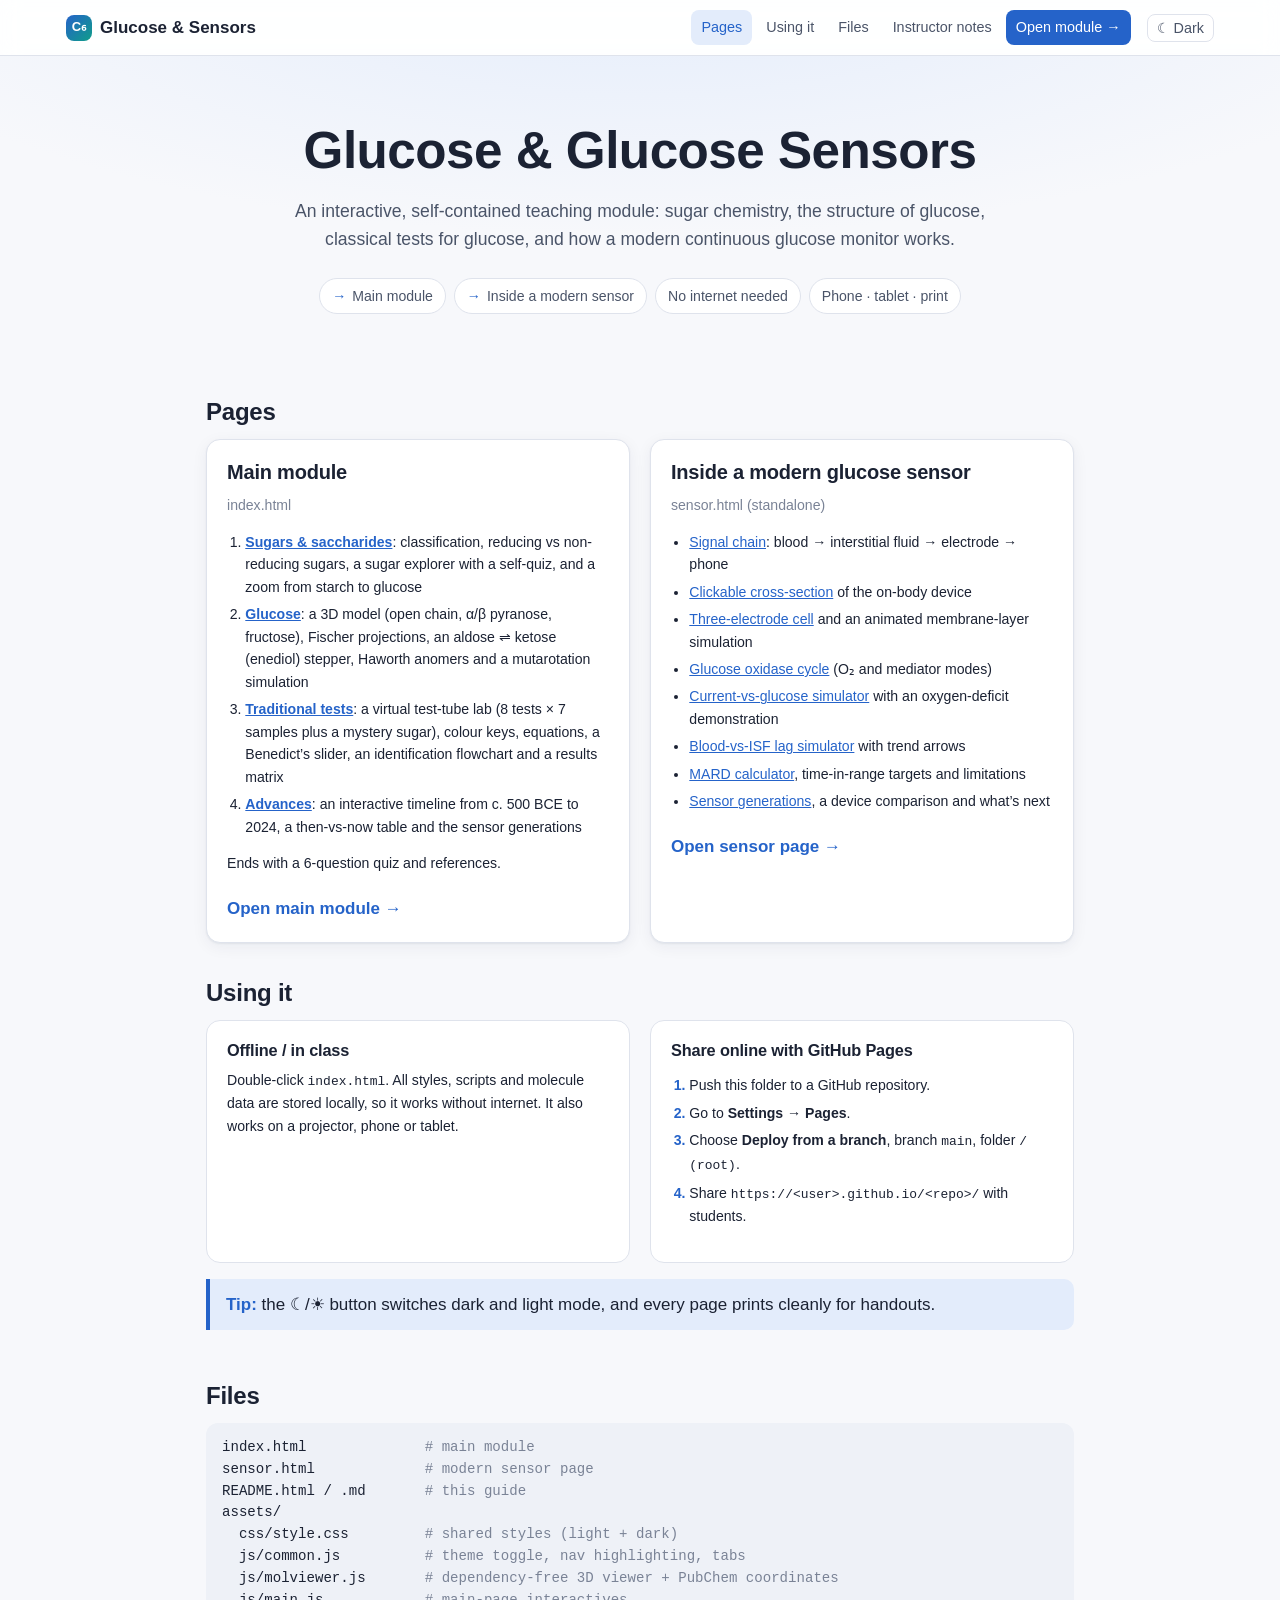
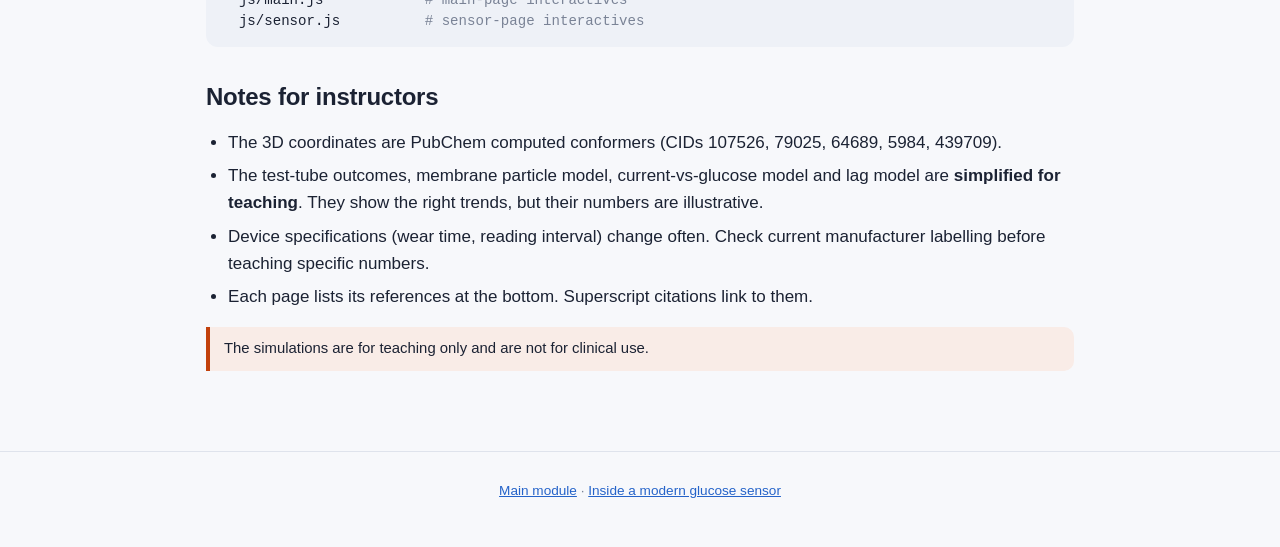
==== README.html @ c2f74e6f "Initial draft" ====
<!doctype html>
<html lang="en">
<head>
<meta charset="utf-8">
<meta name="viewport" content="width=device-width, initial-scale=1">
<title>Module Guide</title>
<meta name="description" content="How to use and host the Glucose & Glucose Sensors teaching module.">
<link rel="stylesheet" href="assets/css/style.css">
<style>
  .doc { max-width: 900px; margin: 0 auto; padding: 8px 16px 24px; }
  .doc section { padding-top: 36px; }
  .doc h2 { font-size: 1.5rem; }
  .doc ul, .doc ol { padding-left: 1.3em; }
  .doc li { margin-bottom: .35em; }
  .page-card h3 { margin-top: 0; }
  .page-card .open { display: inline-block; margin-top: 6px; font-weight: 600; text-decoration: none; }
  pre.tree { background: var(--surface-2); border-radius: 12px; padding: 14px 16px; font-family: var(--mono); font-size: .88rem; overflow-x: auto; line-height: 1.55; margin: 0; }
  pre.tree span { color: var(--ink-3); }
  .steps li::marker { color: var(--accent); font-weight: 700; }
</style>
</head>
<body>

<header class="topbar">
  <div class="inner">
    <a class="brand" href="index.html"><span class="dot">C₆</span> Glucose &amp; Sensors</a>
    <nav class="nav" aria-label="Sections">
      <a href="#pages">Pages</a>
      <a href="#use">Using it</a>
      <a href="#files">Files</a>
      <a href="#notes">Instructor notes</a>
      <a class="cta" href="index.html">Open module →</a>
    </nav>
    <button class="theme-btn" type="button">☾ Dark</button>
  </div>
</header>

<div class="hero">
  <h1>Glucose &amp; Glucose Sensors</h1>
  <p class="lede">An interactive, self-contained teaching module: sugar chemistry, the structure of glucose, classical tests for glucose, and how a modern continuous glucose monitor works.</p>
  <div class="chips">
    <a class="chip" href="index.html"><b>→</b> Main module</a>
    <a class="chip" href="sensor.html"><b>→</b> Inside a modern sensor</a>
    <span class="chip">No internet needed</span>
    <span class="chip">Phone · tablet · print</span>
  </div>
</div>

<main class="doc">

  <section id="pages">
    <h2>Pages</h2>
    <div class="grid g2">
      <div class="card page-card">
        <h3>Main module</h3>
        <p class="small muted">index.html</p>
        <ol class="small">
          <li><a href="index.html#sugars"><b>Sugars &amp; saccharides</b></a>: classification, reducing vs non-reducing sugars, a sugar explorer with a self-quiz, and a zoom from starch to glucose</li>
          <li><a href="index.html#glucose"><b>Glucose</b></a>: a 3D model (open chain, α/β pyranose, fructose), Fischer projections, an aldose ⇌ ketose (enediol) stepper, Haworth anomers and a mutarotation simulation</li>
          <li><a href="index.html#tests"><b>Traditional tests</b></a>: a virtual test-tube lab (8 tests × 7 samples plus a mystery sugar), colour keys, equations, a Benedict’s slider, an identification flowchart and a results matrix</li>
          <li><a href="index.html#advances"><b>Advances</b></a>: an interactive timeline from c. 500 BCE to 2024, a then-vs-now table and the sensor generations</li>
        </ol>
        <p class="small">Ends with a 6-question quiz and references.</p>
        <a class="open" href="index.html">Open main module →</a>
      </div>
      <div class="card page-card">
        <h3>Inside a modern glucose sensor</h3>
        <p class="small muted">sensor.html (standalone)</p>
        <ul class="small">
          <li><a href="sensor.html#overview">Signal chain</a>: blood → interstitial fluid → electrode → phone</li>
          <li><a href="sensor.html#anatomy">Clickable cross-section</a> of the on-body device</li>
          <li><a href="sensor.html#electrode">Three-electrode cell</a> and an animated membrane-layer simulation</li>
          <li><a href="sensor.html#chemistry">Glucose oxidase cycle</a> (O₂ and mediator modes)</li>
          <li><a href="sensor.html#signal">Current-vs-glucose simulator</a> with an oxygen-deficit demonstration</li>
          <li><a href="sensor.html#lag">Blood-vs-ISF lag simulator</a> with trend arrows</li>
          <li><a href="sensor.html#accuracy">MARD calculator</a>, time-in-range targets and limitations</li>
          <li><a href="sensor.html#types">Sensor generations</a>, a device comparison and what’s next</li>
        </ul>
        <a class="open" href="sensor.html">Open sensor page →</a>
      </div>
    </div>
  </section>

  <section id="use">
    <h2>Using it</h2>
    <div class="grid g2">
      <div class="card flat">
        <h4>Offline / in class</h4>
        <p class="small">Double-click <code>index.html</code>. All styles, scripts and molecule data are stored locally, so it works without internet. It also works on a projector, phone or tablet.</p>
      </div>
      <div class="card flat">
        <h4>Share online with GitHub Pages</h4>
        <ol class="small steps">
          <li>Push this folder to a GitHub repository.</li>
          <li>Go to <b>Settings → Pages</b>.</li>
          <li>Choose <b>Deploy from a branch</b>, branch <code>main</code>, folder <code>/ (root)</code>.</li>
          <li>Share <code>https://&lt;user&gt;.github.io/&lt;repo&gt;/</code> with students.</li>
        </ol>
      </div>
    </div>
    <div class="key-idea"><b>Tip:</b> the ☾/☀︎ button switches dark and light mode, and every page prints cleanly for handouts.</div>
  </section>

  <section id="files">
    <h2>Files</h2>
    <pre class="tree">index.html              <span># main module</span>
sensor.html             <span># modern sensor page</span>
README.html / .md       <span># this guide</span>
assets/
  css/style.css         <span># shared styles (light + dark)</span>
  js/common.js          <span># theme toggle, nav highlighting, tabs</span>
  js/molviewer.js       <span># dependency-free 3D viewer + PubChem coordinates</span>
  js/main.js            <span># main-page interactives</span>
  js/sensor.js          <span># sensor-page interactives</span></pre>
  </section>

  <section id="notes">
    <h2>Notes for instructors</h2>
    <ul>
      <li>The 3D coordinates are PubChem computed conformers (CIDs 107526, 79025, 64689, 5984, 439709).</li>
      <li>The test-tube outcomes, membrane particle model, current-vs-glucose model and lag model are <b>simplified for teaching</b>. They show the right trends, but their numbers are illustrative.</li>
      <li>Device specifications (wear time, reading interval) change often. Check current manufacturer labelling before teaching specific numbers.</li>
      <li>Each page lists its references at the bottom. Superscript citations link to them.</li>
    </ul>
    <div class="note">The simulations are for teaching only and are not for clinical use.</div>
  </section>

</main>

<footer>
  <a href="index.html">Main module</a> · <a href="sensor.html">Inside a modern glucose sensor</a>
</footer>

<script src="assets/js/common.js"></script>
</body>
</html>
---- assets/css/style.css ----
/* ==========================================================
   Glucose & Glucose Sensors — shared styles
   ========================================================== */
:root {
  --bg: #f7f8fb;
  --surface: #ffffff;
  --surface-2: #eef1f7;
  --ink: #1b2233;
  --ink-2: #4a5468;
  --ink-3: #7a8396;
  --line: #dfe3ec;
  --accent: #2563c9;
  --accent-soft: #e3ecfb;
  --accent-2: #0f9d8a;
  --warn: #c2410c;
  --good: #15803d;
  --bad: #b91c1c;
  --sugar: #d97706;
  --glc: #2563c9;
  --gal: #ca8a04;
  --fru: #15803d;
  --mol-bg: #0f172a;
  --shadow: 0 1px 2px rgba(20, 30, 60, .06), 0 4px 16px rgba(20, 30, 60, .06);
  --radius: 14px;
  --mono: ui-monospace, "SF Mono", Menlo, Consolas, monospace;
  --sans: -apple-system, BlinkMacSystemFont, "Segoe UI", Inter, Roboto, "Helvetica Neue", Arial, sans-serif;
  color-scheme: light;
}
@media (prefers-color-scheme: dark) {
  :root:not([data-theme="light"]) {
    --bg: #0e1320; --surface: #161d2e; --surface-2: #1e273b; --ink: #e8ecf5; --ink-2: #b4bdd0;
    --ink-3: #8590a6; --line: #2a344b; --accent: #6ea2ff; --accent-soft: #1d2b4a; --accent-2: #34d1bb;
    --warn: #fb923c; --good: #4ade80; --bad: #f87171; --sugar: #fbbf24; --glc: #6ea2ff; --gal: #facc15; --fru: #4ade80;
    --shadow: 0 1px 2px rgba(0,0,0,.3), 0 4px 16px rgba(0,0,0,.25); color-scheme: dark;
  }
}
:root[data-theme="dark"] {
  --bg: #0e1320; --surface: #161d2e; --surface-2: #1e273b; --ink: #e8ecf5; --ink-2: #b4bdd0;
  --ink-3: #8590a6; --line: #2a344b; --accent: #6ea2ff; --accent-soft: #1d2b4a; --accent-2: #34d1bb;
  --warn: #fb923c; --good: #4ade80; --bad: #f87171; --sugar: #fbbf24; --glc: #6ea2ff; --gal: #facc15; --fru: #4ade80;
  --shadow: 0 1px 2px rgba(0,0,0,.3), 0 4px 16px rgba(0,0,0,.25); color-scheme: dark;
}

* { box-sizing: border-box; }
html { scroll-behavior: smooth; scroll-padding-top: 72px; }
body {
  margin: 0; background: var(--bg); color: var(--ink); font-family: var(--sans);
  font-size: 17px; line-height: 1.6; -webkit-font-smoothing: antialiased;
}
img, svg, canvas { max-width: 100%; }
a { color: var(--accent); }
h1, h2, h3, h4 { line-height: 1.2; margin: 0 0 .5em; letter-spacing: -.01em; }
h2 { font-size: clamp(1.6rem, 3vw, 2.2rem); }
h3 { font-size: 1.25rem; margin-top: 1.6em; }
h4 { font-size: 1.02rem; }
p { margin: 0 0 1em; }
sub, sup { line-height: 0; }
code, .mono { font-family: var(--mono); font-size: .92em; }

/* ---------- top bar ---------- */
.topbar {
  position: sticky; top: 0; z-index: 50; background: color-mix(in srgb, var(--surface) 88%, transparent);
  backdrop-filter: blur(10px); border-bottom: 1px solid var(--line);
}
.topbar .inner { max-width: 1180px; margin: 0 auto; display: flex; align-items: center; gap: 16px; padding: 10px 16px; }
.brand { font-weight: 700; color: var(--ink); text-decoration: none; display: flex; align-items: center; gap: 8px; white-space: nowrap; }
.brand .dot { width: 26px; height: 26px; border-radius: 8px; background: linear-gradient(135deg, var(--accent), var(--accent-2)); display: grid; place-items: center; color: #fff; font-size: 13px; }
.nav { display: flex; gap: 4px; overflow-x: auto; scrollbar-width: none; margin-left: auto; }
.nav::-webkit-scrollbar { display: none; }
.nav a { color: var(--ink-2); text-decoration: none; padding: 6px 10px; border-radius: 8px; font-size: .9rem; white-space: nowrap; }
.nav a:hover, .nav a.active { background: var(--accent-soft); color: var(--accent); }
.nav a.cta { background: var(--accent); color: #fff; }
.theme-btn { border: 1px solid var(--line); background: var(--surface); color: var(--ink-2); border-radius: 8px; padding: 5px 9px; cursor: pointer; font-size: .9rem; }

/* ---------- layout ---------- */
.hero { padding: 64px 16px 40px; text-align: center; background:
  radial-gradient(1200px 400px at 50% -100px, var(--accent-soft), transparent 70%); }
.hero h1 { font-size: clamp(2rem, 5vw, 3.2rem); margin-bottom: .3em; }
.hero p.lede { max-width: 720px; margin: 0 auto 1.4em; color: var(--ink-2); font-size: 1.1rem; }
.hero .chips { display: flex; flex-wrap: wrap; justify-content: center; gap: 8px; }
.chip { display: inline-flex; align-items: center; gap: 6px; padding: 6px 12px; border-radius: 999px; background: var(--surface); border: 1px solid var(--line); color: var(--ink-2); font-size: .88rem; text-decoration: none; }
.chip b { color: var(--accent); }

section.module { max-width: 1180px; margin: 0 auto; padding: 56px 16px 24px; }
.section-head { display: flex; gap: 16px; align-items: baseline; margin-bottom: 8px; }
.section-num { font-family: var(--mono); color: var(--accent); font-weight: 700; font-size: .95rem; }
.section-intro { color: var(--ink-2); max-width: 780px; margin-bottom: 28px; font-size: 1.05rem; }

.grid { display: grid; gap: 20px; }
.g2 { grid-template-columns: repeat(2, minmax(0, 1fr)); }
.g3 { grid-template-columns: repeat(3, minmax(0, 1fr)); }
.g4 { grid-template-columns: repeat(4, minmax(0, 1fr)); }
@media (max-width: 900px) { .g3, .g4 { grid-template-columns: repeat(2, minmax(0, 1fr)); } }
@media (max-width: 640px) { .g2, .g3, .g4 { grid-template-columns: 1fr; } body { font-size: 16px; } }

.card { background: var(--surface); border: 1px solid var(--line); border-radius: var(--radius); padding: 20px; box-shadow: var(--shadow); min-width: 0; }
.card h3:first-child, .card h4:first-child { margin-top: 0; }
.card.flat { box-shadow: none; }
.card.tint { background: var(--surface-2); box-shadow: none; }
.muted { color: var(--ink-3); }
.small { font-size: .88rem; }
.center { text-align: center; }

.key-idea { border-left: 4px solid var(--accent); background: var(--accent-soft); padding: 12px 16px; border-radius: 0 10px 10px 0; margin: 16px 0; }
.key-idea b:first-child { color: var(--accent); }
.note { border-left: 4px solid var(--warn); background: color-mix(in srgb, var(--warn) 10%, var(--surface)); padding: 10px 14px; border-radius: 0 10px 10px 0; font-size: .93rem; }

.label-pill { display: inline-block; padding: 2px 9px; border-radius: 999px; font-size: .75rem; font-weight: 600; letter-spacing: .02em; }
.pill-red { background: color-mix(in srgb, var(--good) 15%, transparent); color: var(--good); }
.pill-nonred { background: color-mix(in srgb, var(--bad) 14%, transparent); color: var(--bad); }
.pill-neutral { background: var(--surface-2); color: var(--ink-2); }

/* ---------- controls ---------- */
.btn { border: 1px solid var(--line); background: var(--surface); color: var(--ink); padding: 8px 14px; border-radius: 10px; font: inherit; font-size: .92rem; cursor: pointer; transition: .15s; }
.btn:hover { border-color: var(--accent); color: var(--accent); }
.btn.primary { background: var(--accent); color: #fff; border-color: var(--accent); }
.btn.primary:hover { filter: brightness(1.08); color: #fff; }
.btn[aria-pressed="true"], .btn.on { background: var(--accent); border-color: var(--accent); color: #fff; }
.btn-row { display: flex; flex-wrap: wrap; gap: 8px; }
.seg { display: inline-flex; flex-wrap: wrap; border: 1px solid var(--line); border-radius: 10px; overflow: hidden; background: var(--surface); }
.seg button { border: 0; background: transparent; padding: 7px 12px; font: inherit; font-size: .88rem; color: var(--ink-2); cursor: pointer; border-right: 1px solid var(--line); }
.seg button:last-child { border-right: 0; }
.seg button.on { background: var(--accent); color: #fff; }
select, input[type="number"] { font: inherit; font-size: .92rem; padding: 7px 10px; border-radius: 10px; border: 1px solid var(--line); background: var(--surface); color: var(--ink); }
input[type="range"] { width: 100%; accent-color: var(--accent); }
label.ctl { display: flex; flex-direction: column; gap: 4px; font-size: .85rem; color: var(--ink-2); font-weight: 600; }
.toggle { display: inline-flex; align-items: center; gap: 6px; font-size: .88rem; color: var(--ink-2); cursor: pointer; user-select: none; }
.toggle input { accent-color: var(--accent); width: 16px; height: 16px; }

/* ---------- tables ---------- */
.table-wrap { overflow-x: auto; border: 1px solid var(--line); border-radius: 12px; }
table { border-collapse: collapse; width: 100%; font-size: .9rem; background: var(--surface); }
th, td { padding: 9px 12px; border-bottom: 1px solid var(--line); text-align: left; vertical-align: top; }
th { background: var(--surface-2); font-weight: 600; color: var(--ink-2); white-space: nowrap; }
tr:last-child td { border-bottom: 0; }
td.pos { color: var(--good); font-weight: 700; text-align: center; }
td.neg { color: var(--ink-3); text-align: center; }

/* ---------- equations ---------- */
.eq { font-family: "Cambria Math", "STIX Two Math", Georgia, serif; background: var(--surface-2); border-radius: 10px; padding: 10px 14px; margin: 10px 0; font-size: 1.02rem; overflow-x: auto; }
.eq .arrow { color: var(--accent); padding: 0 .35em; font-family: var(--sans); }
.eq .cat { font-size: .78em; color: var(--ink-3); vertical-align: super; }
.eq-label { font-size: .78rem; text-transform: uppercase; letter-spacing: .06em; color: var(--ink-3); font-weight: 700; margin-top: 12px; }

/* ---------- citations ---------- */
sup.cite a { text-decoration: none; font-size: .72em; color: var(--accent); font-weight: 600; padding: 0 1px; }
.refs { font-size: .88rem; color: var(--ink-2); padding-left: 1.6em; }
.refs li { margin-bottom: .55em; }
.refs li:target { background: var(--accent-soft); border-radius: 6px; }

/* ---------- sugar explorer ---------- */
.sugar-grid { display: grid; grid-template-columns: repeat(auto-fill, minmax(190px, 1fr)); gap: 14px; }
.sugar-card { background: var(--surface); border: 1px solid var(--line); border-radius: 12px; padding: 14px; cursor: pointer; transition: transform .15s, box-shadow .15s, opacity .2s; position: relative; text-align: left; font: inherit; color: inherit; }
.sugar-card:hover { transform: translateY(-2px); box-shadow: var(--shadow); }
.sugar-card.dim { opacity: .22; transform: scale(.97); }
.sugar-card .name { font-weight: 700; }
.sugar-card .sub { font-size: .8rem; color: var(--ink-3); }
.sugar-card svg { display: block; margin: 8px 0; height: 54px; width: 100%; }
.sugar-card .tags { display: flex; gap: 4px; flex-wrap: wrap; }
.sugar-card.selected { outline: 2px solid var(--accent); }
.sugar-card.right { outline: 2px solid var(--good); }
.sugar-card.wrong { outline: 2px solid var(--bad); }
.sugar-detail { min-height: 120px; }

/* ---------- molecule viewer ---------- */
.mol-wrap { position: relative; background: radial-gradient(circle at 50% 40%, #1e293b, var(--mol-bg)); border-radius: var(--radius); overflow: hidden; aspect-ratio: 4/3; min-height: 280px; touch-action: none; }
.mol-wrap canvas { width: 100%; height: 100%; display: block; cursor: grab; }
.mol-wrap canvas:active { cursor: grabbing; }
.mol-hint { position: absolute; left: 12px; bottom: 10px; color: #94a3b8; font-size: .78rem; pointer-events: none; }
.mol-title { position: absolute; left: 14px; top: 12px; color: #e2e8f0; font-weight: 700; pointer-events: none; }
.mol-title span { display: block; font-weight: 400; color: #94a3b8; font-size: .82rem; }
.legend { display: flex; gap: 12px; flex-wrap: wrap; font-size: .8rem; color: var(--ink-2); }
.legend i { display: inline-block; width: 11px; height: 11px; border-radius: 50%; margin-right: 4px; vertical-align: -1px; }

/* ---------- test tube lab ---------- */
.lab { display: grid; grid-template-columns: 300px 1fr; gap: 20px; }
@media (max-width: 860px) { .lab { grid-template-columns: 1fr; } }
.bench { display: flex; align-items: flex-end; justify-content: center; gap: 28px; min-height: 330px; background: linear-gradient(var(--surface-2), var(--surface)); border-radius: 12px; padding: 16px; position: relative; }
.tube-svg { width: 92px; height: 300px; overflow: visible; }
.tube-label { text-align: center; font-size: .8rem; color: var(--ink-2); margin-top: 4px; }
.result-box { margin-top: 12px; padding: 12px 14px; border-radius: 10px; background: var(--surface-2); font-size: .93rem; min-height: 64px; }
.result-box .verdict { font-weight: 700; }
.result-box .verdict.pos { color: var(--good); }
.result-box .verdict.neg { color: var(--ink-3); }
.swatch-row { display: flex; gap: 6px; flex-wrap: wrap; margin: 8px 0; }
.swatch { flex: 1 1 60px; text-align: center; font-size: .72rem; color: var(--ink-2); }
.swatch i { display: block; height: 30px; border-radius: 8px; margin-bottom: 3px; border: 1px solid rgba(0,0,0,.08); }
.tabs { display: flex; gap: 6px; flex-wrap: wrap; margin-bottom: 14px; }
.tabs button { border: 1px solid var(--line); background: var(--surface); color: var(--ink-2); padding: 7px 12px; border-radius: 999px; cursor: pointer; font: inherit; font-size: .86rem; }
.tabs button.on { background: var(--accent); color: #fff; border-color: var(--accent); }
.tab-panel[hidden] { display: none; }

/* ---------- timeline ---------- */
.timeline { position: relative; padding: 8px 0; }
.tl-track { display: flex; gap: 0; overflow-x: auto; padding: 30px 8px 12px; scroll-snap-type: x proximity; position: relative; }
.tl-item::before { content: ""; position: absolute; left: 0; right: 0; top: 7.5px; height: 3px; background: var(--era, var(--accent)); opacity: .55; }
.tl-item { flex: 0 0 auto; width: 104px; text-align: center; cursor: pointer; scroll-snap-align: center; position: relative; background: none; border: 0; font: inherit; color: inherit; padding: 0 4px; }
.tl-item .yr { font-family: var(--mono); font-size: .78rem; color: var(--ink-3); position: absolute; top: -26px; left: 0; right: 0; }
.tl-item .dot { position: relative; z-index: 1; width: 18px; height: 18px; border-radius: 50%; background: var(--surface); border: 3px solid var(--era, var(--accent)); margin: 0 auto 8px; transition: .15s; }
.tl-item .lbl { font-size: .78rem; color: var(--ink-2); line-height: 1.25; display: block; }
.tl-item.on .dot, .tl-item:hover .dot { background: var(--era, var(--accent)); transform: scale(1.25); }
.tl-item.on .lbl { color: var(--ink); font-weight: 600; }
.tl-detail { display: grid; grid-template-columns: 140px 1fr; gap: 18px; align-items: center; }
@media (max-width: 640px) { .tl-detail { grid-template-columns: 1fr; } }
.tl-detail svg { width: 140px; height: 110px; }
.era-legend { display: flex; flex-wrap: wrap; gap: 14px; font-size: .8rem; color: var(--ink-2); margin-bottom: 4px; }
.era-legend i { display: inline-block; width: 12px; height: 12px; border-radius: 3px; margin-right: 5px; vertical-align: -1px; }

/* ---------- sensor CTA ---------- */
.cta-card { display: grid; grid-template-columns: 1.2fr 1fr; gap: 24px; align-items: center; background: linear-gradient(135deg, var(--accent), #1e3a8a); color: #fff; border-radius: 18px; padding: 28px; text-decoration: none; box-shadow: var(--shadow); transition: transform .2s; }
.cta-card:hover { transform: translateY(-3px); }
.cta-card h3 { margin-top: 0; font-size: 1.6rem; }
.cta-card p { color: #dbe6ff; }
.cta-card .go { display: inline-block; background: #fff; color: #1e3a8a; padding: 9px 16px; border-radius: 10px; font-weight: 700; }
@media (max-width: 760px) { .cta-card { grid-template-columns: 1fr; } }

/* ---------- quiz ---------- */
.quiz-q { font-weight: 600; margin-bottom: 8px; }
.quiz-opts { display: flex; flex-direction: column; gap: 6px; }
.quiz-opts button { text-align: left; border: 1px solid var(--line); background: var(--surface); color: var(--ink); border-radius: 10px; padding: 8px 12px; cursor: pointer; font: inherit; font-size: .92rem; }
.quiz-opts button.correct { border-color: var(--good); background: color-mix(in srgb, var(--good) 12%, var(--surface)); }
.quiz-opts button.incorrect { border-color: var(--bad); background: color-mix(in srgb, var(--bad) 10%, var(--surface)); }
.quiz-fb { font-size: .88rem; margin-top: 8px; min-height: 1.4em; color: var(--ink-2); }

/* ---------- diagrams ---------- */
.diagram { width: 100%; height: auto; display: block; }
.diagram text { font-family: var(--sans); fill: var(--ink); }
.diagram .t2 { fill: var(--ink-2); }
.diagram .t3 { fill: var(--ink-3); }
.diagram .ln { stroke: var(--ink); fill: none; }
.diagram .ln2 { stroke: var(--ink-3); fill: none; }
.diagram .acc { fill: var(--accent); }
.diagram .acc-s { stroke: var(--accent); }
.hotspot { cursor: pointer; transition: opacity .15s; }
.hotspot:hover, .hotspot.on { filter: drop-shadow(0 0 6px var(--accent)); }
.info-panel { min-height: 140px; }
.info-panel h4 { color: var(--accent); }

.chart { width: 100%; height: auto; display: block; }
.chart text { font-family: var(--sans); font-size: 12px; fill: var(--ink-2); }
.chart .axis { stroke: var(--ink-3); }
.chart .grid-l { stroke: var(--line); }

.readout { display: flex; gap: 14px; flex-wrap: wrap; }
.readout .r { background: var(--surface-2); border-radius: 10px; padding: 8px 14px; min-width: 120px; }
.readout .r b { display: block; font-size: 1.35rem; font-family: var(--mono); color: var(--ink); }
.readout .r span { font-size: .75rem; color: var(--ink-3); text-transform: uppercase; letter-spacing: .05em; }

footer { border-top: 1px solid var(--line); margin-top: 56px; padding: 28px 16px 48px; text-align: center; color: var(--ink-3); font-size: .85rem; }

@media (prefers-reduced-motion: reduce) { * { animation: none !important; transition: none !important; scroll-behavior: auto !important; } }
@media print {
  .topbar, .theme-btn { display: none; }
  .card { box-shadow: none; break-inside: avoid; }
  body { background: #fff; }
}

/* ---------- tube animation ---------- */
.tube-svg .liq, .tube-svg .lower { transition: fill 1.5s ease, opacity 1.5s ease; }
.tube-svg .ring, .tube-svg .mirror { transition: opacity 1.8s ease; }
.tube-svg .ppt { transition: transform 1.6s ease, opacity 1.2s ease, fill 1.5s; transform-box: fill-box; transform-origin: 50% 100%; }
.tube-svg .flame { opacity: 0; transition: opacity .3s; }
.tube-svg.heating .flame { opacity: 1; }
.tube-svg .bubbles circle { fill: rgba(255,255,255,.75); opacity: 0; }
.tube-svg.heating .bubbles circle { animation: rise 1.1s infinite ease-in; }
@keyframes rise { 0% { opacity: 0; transform: translateY(0); } 20% { opacity: .9; } 100% { opacity: 0; transform: translateY(-120px); } }
.tube-svg.dropping .drop { animation: drop .6s ease-in forwards; }
@keyframes drop { 0% { opacity: 1; transform: translateY(0); } 90% { opacity: 1; } 100% { opacity: 0; transform: translateY(125px); } }
.tube-svg .drop { fill: #94a3b8; }

@media (max-width: 860px) {
  #sugarLayout, #molLayout, #enediolLayout, .split { grid-template-columns: 1fr !important; }
}

/* ---------- sensor generation flow chips ---------- */
.flowchips { display: flex; flex-wrap: wrap; align-items: center; gap: 6px; margin: 10px 0 12px; }
.fchip { border: 2px solid var(--c); background: color-mix(in srgb, var(--c) 14%, var(--surface)); padding: 6px 12px; border-radius: 10px; font-size: .88rem; font-weight: 600; }
.flowchips .arr { color: var(--ink-3); font-weight: 700; }
.theme-btn { white-space: nowrap; }
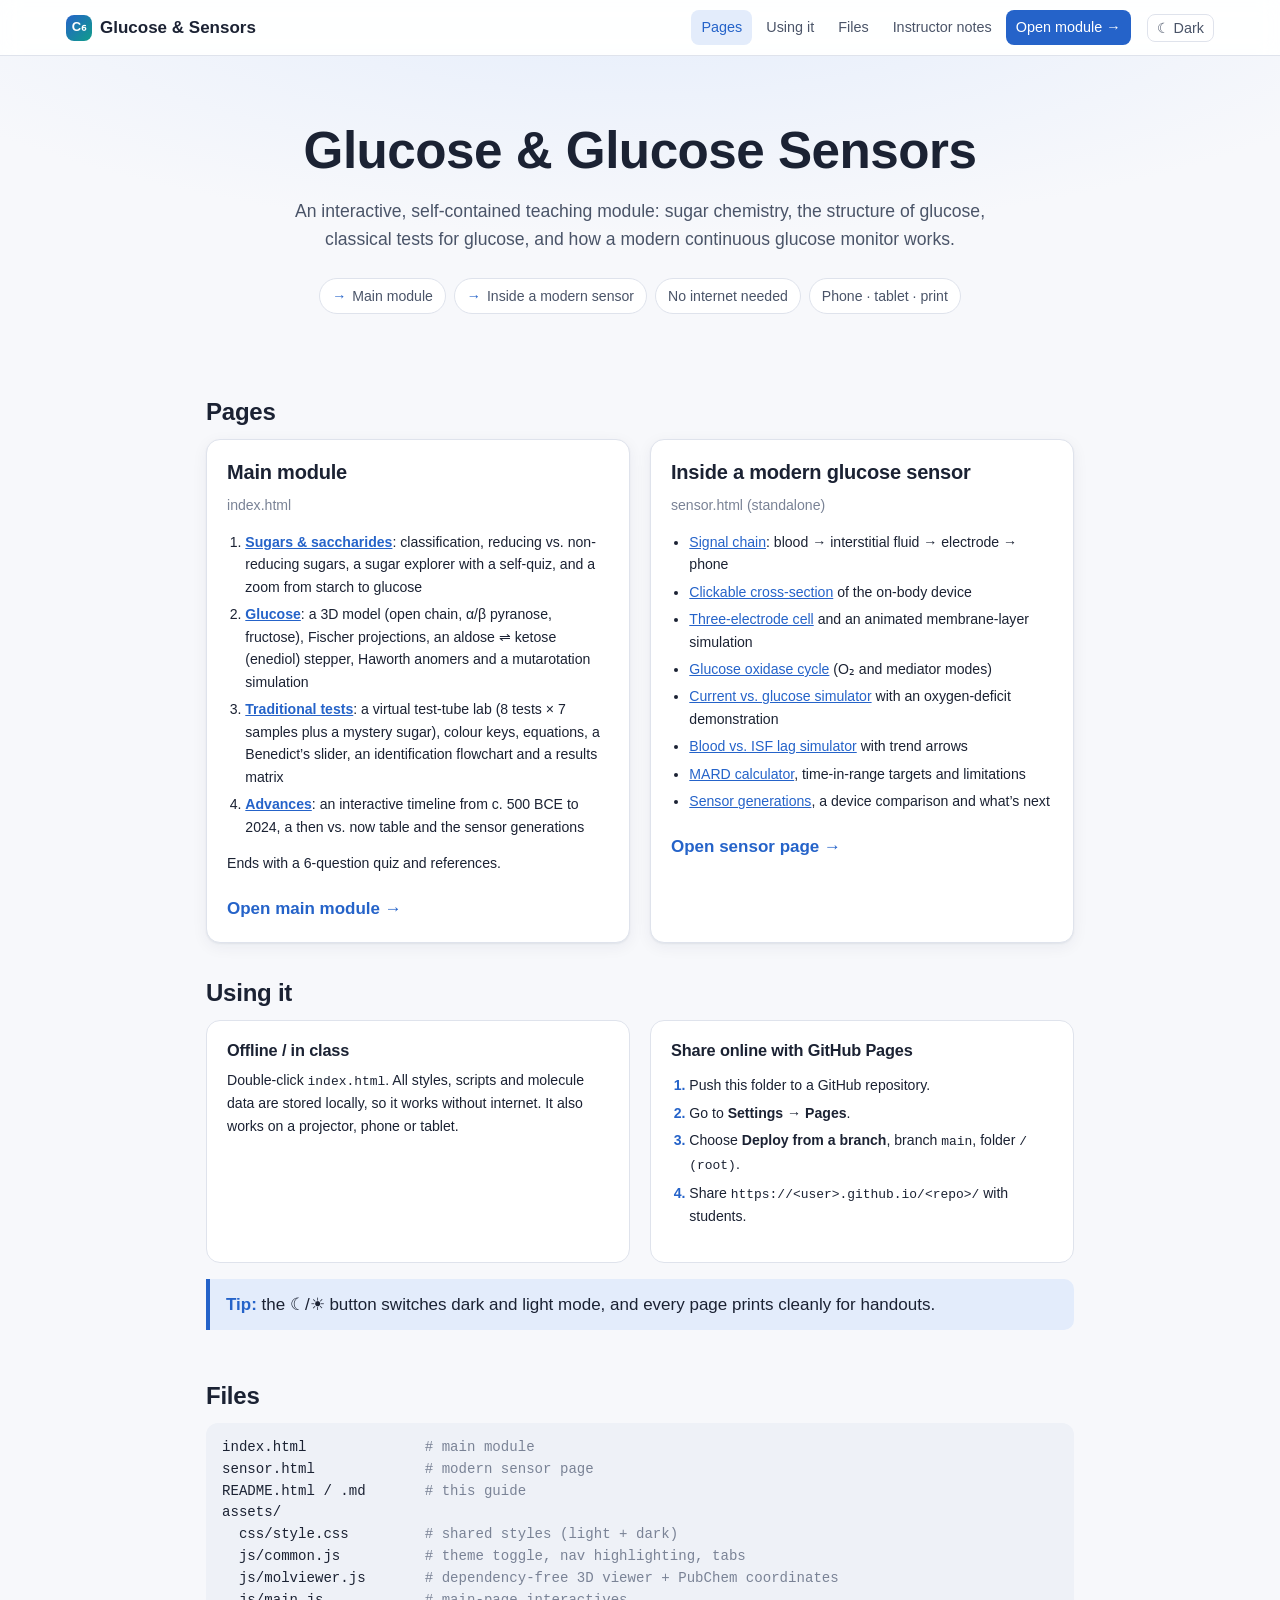
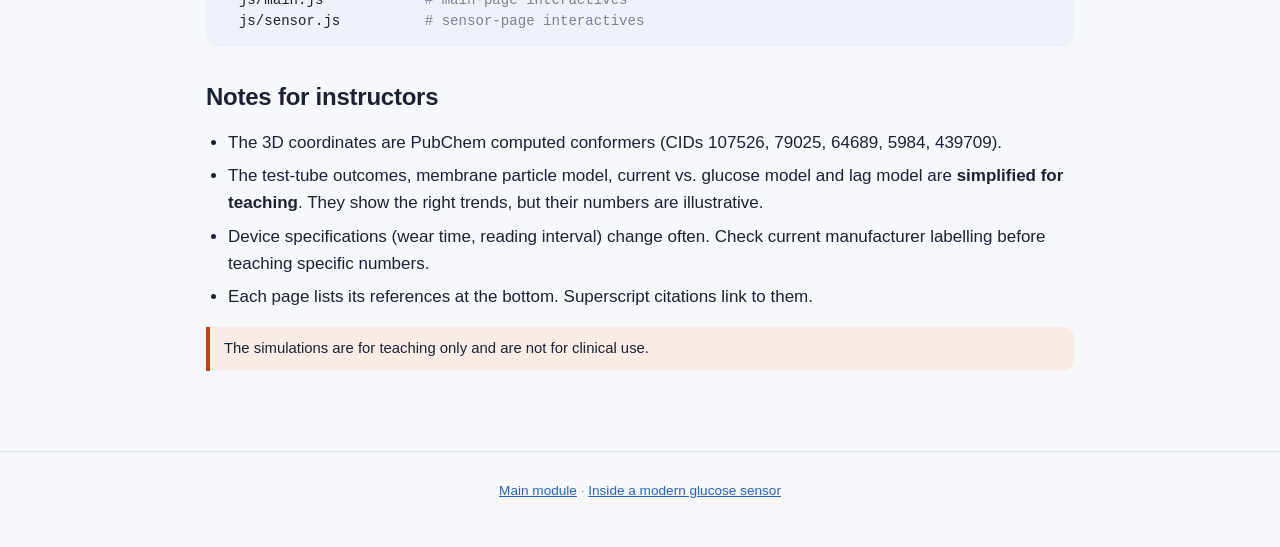
==== commit 7a701baf: "Write "vs" as "vs." throughout Co-Authored-By: Claude Opus 5.5 <noreply@anthropic.com>" ====
--- a/README.html
+++ b/README.html
@@ -5,7 +5,7 @@
 <meta name="viewport" content="width=device-width, initial-scale=1">
 <title>Module Guide</title>
 <meta name="description" content="How to use and host the Glucose & Glucose Sensors teaching module.">
-<link rel="stylesheet" href="assets/css/style.css">
+<link rel="stylesheet" href="assets/css/style.css?v=4">
 <style>
   .doc { max-width: 900px; margin: 0 auto; padding: 8px 16px 24px; }
   .doc section { padding-top: 36px; }
@@ -55,10 +55,10 @@
         <h3>Main module</h3>
         <p class="small muted">index.html</p>
         <ol class="small">
-          <li><a href="index.html#sugars"><b>Sugars &amp; saccharides</b></a>: classification, reducing vs non-reducing sugars, a sugar explorer with a self-quiz, and a zoom from starch to glucose</li>
+          <li><a href="index.html#sugars"><b>Sugars &amp; saccharides</b></a>: classification, reducing vs. non-reducing sugars, a sugar explorer with a self-quiz, and a zoom from starch to glucose</li>
           <li><a href="index.html#glucose"><b>Glucose</b></a>: a 3D model (open chain, α/β pyranose, fructose), Fischer projections, an aldose ⇌ ketose (enediol) stepper, Haworth anomers and a mutarotation simulation</li>
           <li><a href="index.html#tests"><b>Traditional tests</b></a>: a virtual test-tube lab (8 tests × 7 samples plus a mystery sugar), colour keys, equations, a Benedict’s slider, an identification flowchart and a results matrix</li>
-          <li><a href="index.html#advances"><b>Advances</b></a>: an interactive timeline from c. 500 BCE to 2024, a then-vs-now table and the sensor generations</li>
+          <li><a href="index.html#advances"><b>Advances</b></a>: an interactive timeline from c. 500 BCE to 2024, a then vs. now table and the sensor generations</li>
         </ol>
         <p class="small">Ends with a 6-question quiz and references.</p>
         <a class="open" href="index.html">Open main module →</a>
@@ -71,8 +71,8 @@
           <li><a href="sensor.html#anatomy">Clickable cross-section</a> of the on-body device</li>
           <li><a href="sensor.html#electrode">Three-electrode cell</a> and an animated membrane-layer simulation</li>
           <li><a href="sensor.html#chemistry">Glucose oxidase cycle</a> (O₂ and mediator modes)</li>
-          <li><a href="sensor.html#signal">Current-vs-glucose simulator</a> with an oxygen-deficit demonstration</li>
-          <li><a href="sensor.html#lag">Blood-vs-ISF lag simulator</a> with trend arrows</li>
+          <li><a href="sensor.html#signal">Current vs. glucose simulator</a> with an oxygen-deficit demonstration</li>
+          <li><a href="sensor.html#lag">Blood vs. ISF lag simulator</a> with trend arrows</li>
           <li><a href="sensor.html#accuracy">MARD calculator</a>, time-in-range targets and limitations</li>
           <li><a href="sensor.html#types">Sensor generations</a>, a device comparison and what’s next</li>
         </ul>
@@ -118,7 +118,7 @@
     <h2>Notes for instructors</h2>
     <ul>
       <li>The 3D coordinates are PubChem computed conformers (CIDs 107526, 79025, 64689, 5984, 439709).</li>
-      <li>The test-tube outcomes, membrane particle model, current-vs-glucose model and lag model are <b>simplified for teaching</b>. They show the right trends, but their numbers are illustrative.</li>
+      <li>The test-tube outcomes, membrane particle model, current vs. glucose model and lag model are <b>simplified for teaching</b>. They show the right trends, but their numbers are illustrative.</li>
       <li>Device specifications (wear time, reading interval) change often. Check current manufacturer labelling before teaching specific numbers.</li>
       <li>Each page lists its references at the bottom. Superscript citations link to them.</li>
     </ul>
@@ -131,6 +131,6 @@
   <a href="index.html">Main module</a> · <a href="sensor.html">Inside a modern glucose sensor</a>
 </footer>
 
-<script src="assets/js/common.js"></script>
+<script src="assets/js/common.js?v=2"></script>
 </body>
 </html>
--- a/assets/css/style.css
+++ b/assets/css/style.css
@@ -91,7 +91,7 @@
 .g3 { grid-template-columns: repeat(3, minmax(0, 1fr)); }
 .g4 { grid-template-columns: repeat(4, minmax(0, 1fr)); }
 @media (max-width: 900px) { .g3, .g4 { grid-template-columns: repeat(2, minmax(0, 1fr)); } }
-@media (max-width: 640px) { .g2, .g3, .g4 { grid-template-columns: 1fr; } body { font-size: 16px; } }
+@media (max-width: 640px) { .g2, .g3, .g4 { grid-template-columns: minmax(0, 1fr); } body { font-size: 16px; } }
 
 .card { background: var(--surface); border: 1px solid var(--line); border-radius: var(--radius); padding: 20px; box-shadow: var(--shadow); min-width: 0; }
 .card h3:first-child, .card h4:first-child { margin-top: 0; }
@@ -121,7 +121,7 @@
 .seg button { border: 0; background: transparent; padding: 7px 12px; font: inherit; font-size: .88rem; color: var(--ink-2); cursor: pointer; border-right: 1px solid var(--line); }
 .seg button:last-child { border-right: 0; }
 .seg button.on { background: var(--accent); color: #fff; }
-select, input[type="number"] { font: inherit; font-size: .92rem; padding: 7px 10px; border-radius: 10px; border: 1px solid var(--line); background: var(--surface); color: var(--ink); }
+select, input[type="number"] { max-width: 100%; font: inherit; font-size: .92rem; padding: 7px 10px; border-radius: 10px; border: 1px solid var(--line); background: var(--surface); color: var(--ink); }
 input[type="range"] { width: 100%; accent-color: var(--accent); }
 label.ctl { display: flex; flex-direction: column; gap: 4px; font-size: .85rem; color: var(--ink-2); font-weight: 600; }
 .toggle { display: inline-flex; align-items: center; gap: 6px; font-size: .88rem; color: var(--ink-2); cursor: pointer; user-select: none; }
@@ -174,7 +174,7 @@
 
 /* ---------- test tube lab ---------- */
 .lab { display: grid; grid-template-columns: 300px 1fr; gap: 20px; }
-@media (max-width: 860px) { .lab { grid-template-columns: 1fr; } }
+@media (max-width: 860px) { .lab { grid-template-columns: minmax(0, 1fr); } }
 .bench { display: flex; align-items: flex-end; justify-content: center; gap: 28px; min-height: 330px; background: linear-gradient(var(--surface-2), var(--surface)); border-radius: 12px; padding: 16px; position: relative; }
 .tube-svg { width: 92px; height: 300px; overflow: visible; }
 .tube-label { text-align: center; font-size: .8rem; color: var(--ink-2); margin-top: 4px; }
@@ -201,7 +201,7 @@
 .tl-item.on .dot, .tl-item:hover .dot { background: var(--era, var(--accent)); transform: scale(1.25); }
 .tl-item.on .lbl { color: var(--ink); font-weight: 600; }
 .tl-detail { display: grid; grid-template-columns: 140px 1fr; gap: 18px; align-items: center; }
-@media (max-width: 640px) { .tl-detail { grid-template-columns: 1fr; } }
+@media (max-width: 640px) { .tl-detail { grid-template-columns: minmax(0, 1fr); } }
 .tl-detail svg { width: 140px; height: 110px; }
 .era-legend { display: flex; flex-wrap: wrap; gap: 14px; font-size: .8rem; color: var(--ink-2); margin-bottom: 4px; }
 .era-legend i { display: inline-block; width: 12px; height: 12px; border-radius: 3px; margin-right: 5px; vertical-align: -1px; }
@@ -212,7 +212,7 @@
 .cta-card h3 { margin-top: 0; font-size: 1.6rem; }
 .cta-card p { color: #dbe6ff; }
 .cta-card .go { display: inline-block; background: #fff; color: #1e3a8a; padding: 9px 16px; border-radius: 10px; font-weight: 700; }
-@media (max-width: 760px) { .cta-card { grid-template-columns: 1fr; } }
+@media (max-width: 760px) { .cta-card { grid-template-columns: minmax(0, 1fr); } }
 
 /* ---------- quiz ---------- */
 .quiz-q { font-weight: 600; margin-bottom: 8px; }
@@ -269,11 +269,24 @@
 .tube-svg .drop { fill: #94a3b8; }
 
 @media (max-width: 860px) {
-  #sugarLayout, #molLayout, #enediolLayout, .split { grid-template-columns: 1fr !important; }
-}
+  #sugarLayout, #molLayout, #enediolLayout, .split { grid-template-columns: minmax(0, 1fr) !important; }
+}
+@media (max-width: 480px) { .mol-wrap { aspect-ratio: 1 / 1; min-height: 0; } }
 
 /* ---------- sensor generation flow chips ---------- */
 .flowchips { display: flex; flex-wrap: wrap; align-items: center; gap: 6px; margin: 10px 0 12px; }
 .fchip { border: 2px solid var(--c); background: color-mix(in srgb, var(--c) 14%, var(--surface)); padding: 6px 12px; border-radius: 10px; font-size: .88rem; font-weight: 600; }
 .flowchips .arr { color: var(--ink-3); font-weight: 700; }
 .theme-btn { white-space: nowrap; }
+
+/* ---------- glossary ---------- */
+.gloss-tools { display: flex; align-items: center; gap: 12px; flex-wrap: wrap; margin-bottom: 14px; }
+.gloss-search { font: inherit; font-size: .95rem; padding: 9px 14px; border-radius: 10px; border: 1px solid var(--line); background: var(--surface); color: var(--ink); width: min(360px, 100%); }
+.gloss-search:focus { outline: 2px solid var(--accent); outline-offset: 1px; }
+.gloss { display: grid; grid-template-columns: repeat(2, minmax(0, 1fr)); gap: 10px 18px; margin: 0; }
+.gloss > div { background: var(--surface); border: 1px solid var(--line); border-radius: 10px; padding: 10px 14px; break-inside: avoid; }
+.gloss > div[hidden] { display: none; }
+.gloss dt { font-weight: 700; color: var(--accent); font-size: .95rem; }
+.gloss dd { margin: 2px 0 0; font-size: .88rem; color: var(--ink-2); line-height: 1.5; }
+@media (max-width: 640px) { .gloss { grid-template-columns: minmax(0, 1fr); } }
+@media print { .gloss-tools { display: none; } }
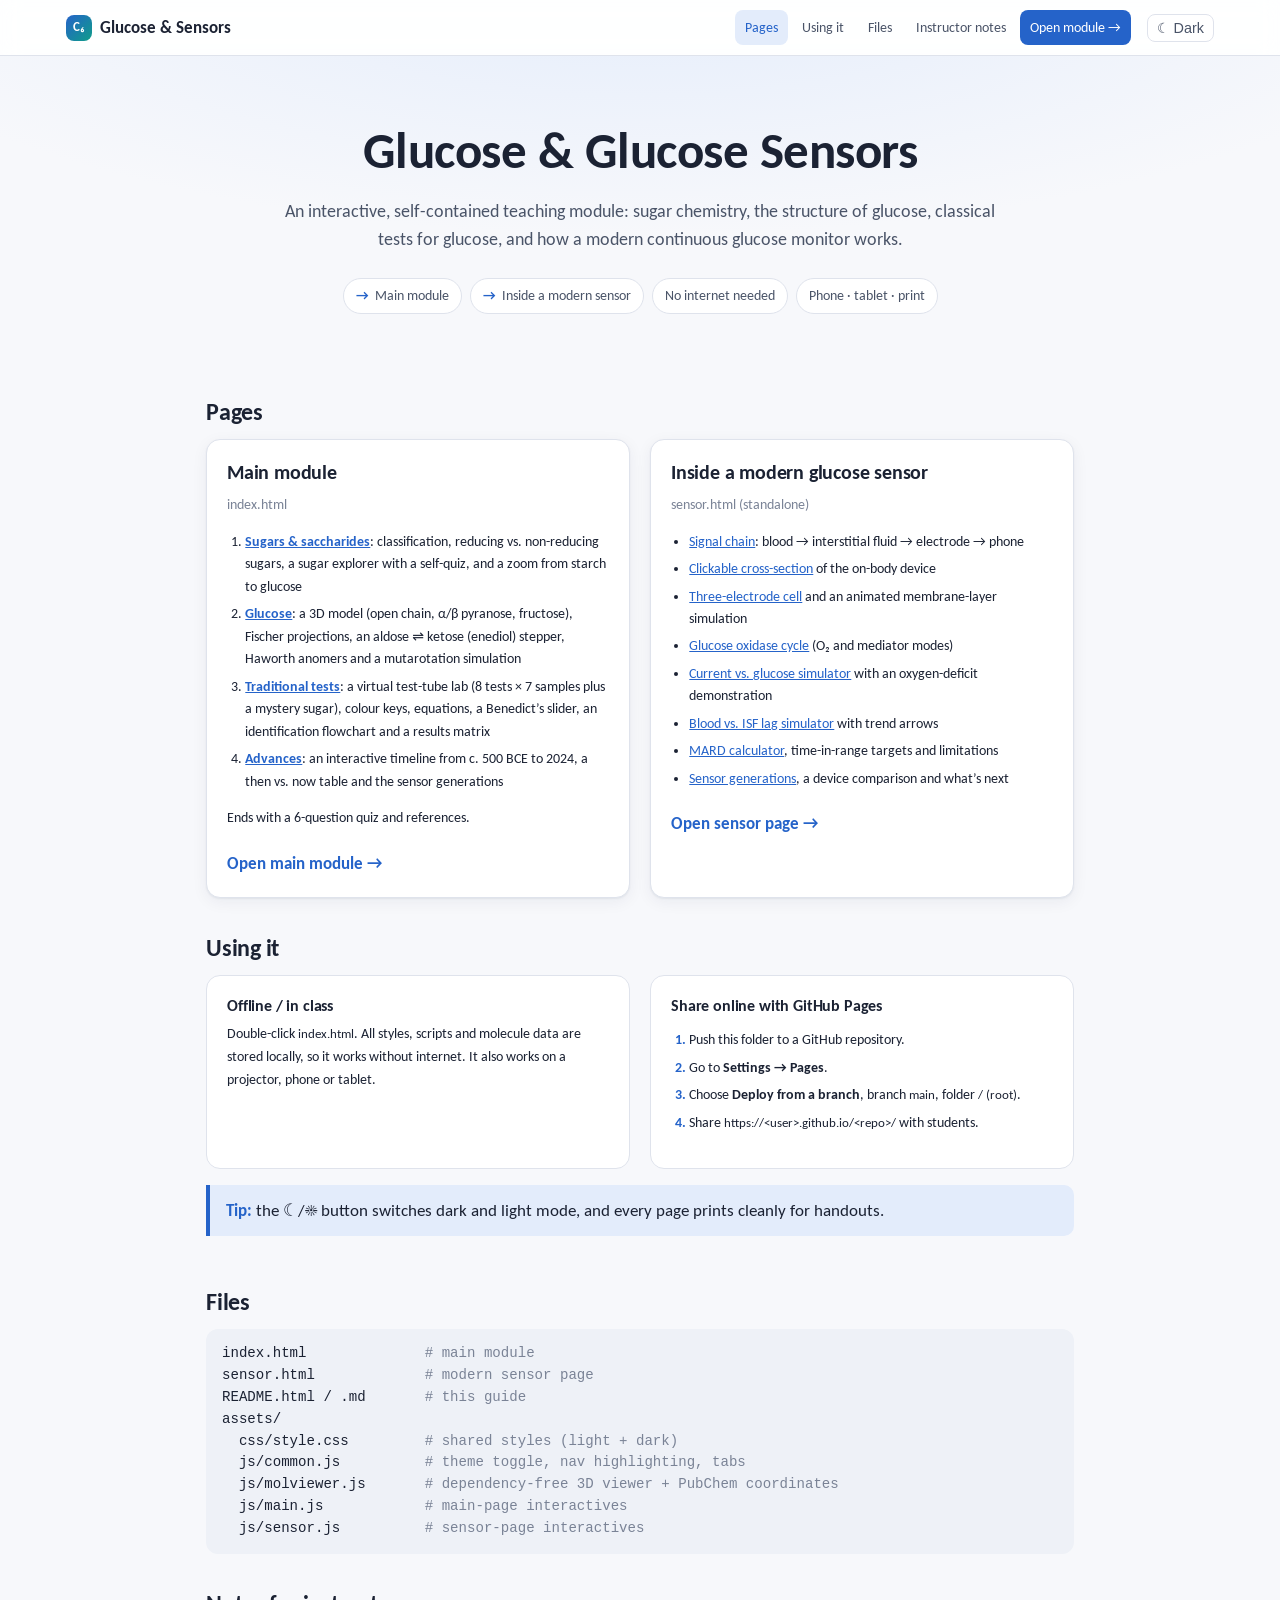
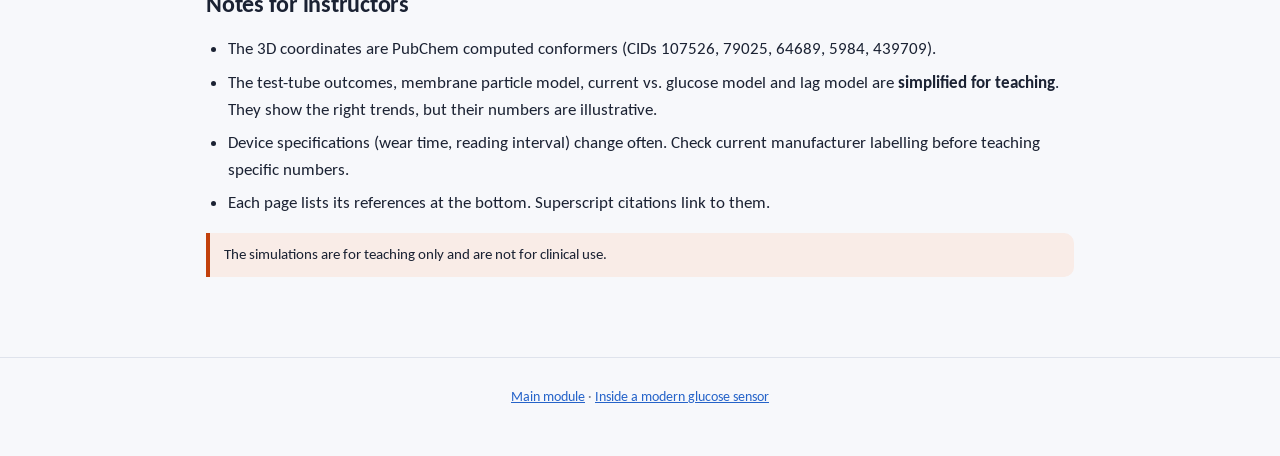
==== commit 0d433805: "edit to font" ====
--- a/README.html
+++ b/README.html
@@ -5,7 +5,10 @@
 <meta name="viewport" content="width=device-width, initial-scale=1">
 <title>Module Guide</title>
 <meta name="description" content="How to use and host the Glucose & Glucose Sensors teaching module.">
-<link rel="stylesheet" href="assets/css/style.css?v=4">
+<link rel="preconnect" href="https://fonts.googleapis.com">
+<link rel="preconnect" href="https://fonts.gstatic.com" crossorigin>
+<link rel="stylesheet" href="https://fonts.googleapis.com/css2?family=Carlito:ital,wght@0,400;0,700;1,400;1,700&display=swap">
+<link rel="stylesheet" href="assets/css/style.css?v=5">
 <style>
   .doc { max-width: 900px; margin: 0 auto; padding: 8px 16px 24px; }
   .doc section { padding-top: 36px; }
@@ -14,7 +17,7 @@
   .doc li { margin-bottom: .35em; }
   .page-card h3 { margin-top: 0; }
   .page-card .open { display: inline-block; margin-top: 6px; font-weight: 600; text-decoration: none; }
-  pre.tree { background: var(--surface-2); border-radius: 12px; padding: 14px 16px; font-family: var(--mono); font-size: .88rem; overflow-x: auto; line-height: 1.55; margin: 0; }
+  pre.tree { background: var(--surface-2); border-radius: 12px; padding: 14px 16px; font-family: ui-monospace, "SF Mono", Menlo, Consolas, monospace; font-size: .88rem; overflow-x: auto; line-height: 1.55; margin: 0; }
   pre.tree span { color: var(--ink-3); }
   .steps li::marker { color: var(--accent); font-weight: 700; }
 </style>
--- a/assets/css/style.css
+++ b/assets/css/style.css
@@ -22,8 +22,8 @@
   --mol-bg: #0f172a;
   --shadow: 0 1px 2px rgba(20, 30, 60, .06), 0 4px 16px rgba(20, 30, 60, .06);
   --radius: 14px;
-  --mono: ui-monospace, "SF Mono", Menlo, Consolas, monospace;
-  --sans: -apple-system, BlinkMacSystemFont, "Segoe UI", Inter, Roboto, "Helvetica Neue", Arial, sans-serif;
+  --mono: Calibri, Carlito, "Segoe UI", system-ui, -apple-system, "Helvetica Neue", Arial, sans-serif;
+  --sans: Calibri, Carlito, "Segoe UI", system-ui, -apple-system, "Helvetica Neue", Arial, sans-serif;
   color-scheme: light;
 }
 @media (prefers-color-scheme: dark) {
@@ -137,7 +137,7 @@
 td.neg { color: var(--ink-3); text-align: center; }
 
 /* ---------- equations ---------- */
-.eq { font-family: "Cambria Math", "STIX Two Math", Georgia, serif; background: var(--surface-2); border-radius: 10px; padding: 10px 14px; margin: 10px 0; font-size: 1.02rem; overflow-x: auto; }
+.eq { font-family: var(--sans); background: var(--surface-2); border-radius: 10px; padding: 10px 14px; margin: 10px 0; font-size: 1.02rem; overflow-x: auto; }
 .eq .arrow { color: var(--accent); padding: 0 .35em; font-family: var(--sans); }
 .eq .cat { font-size: .78em; color: var(--ink-3); vertical-align: super; }
 .eq-label { font-size: .78rem; text-transform: uppercase; letter-spacing: .06em; color: var(--ink-3); font-weight: 700; margin-top: 12px; }
